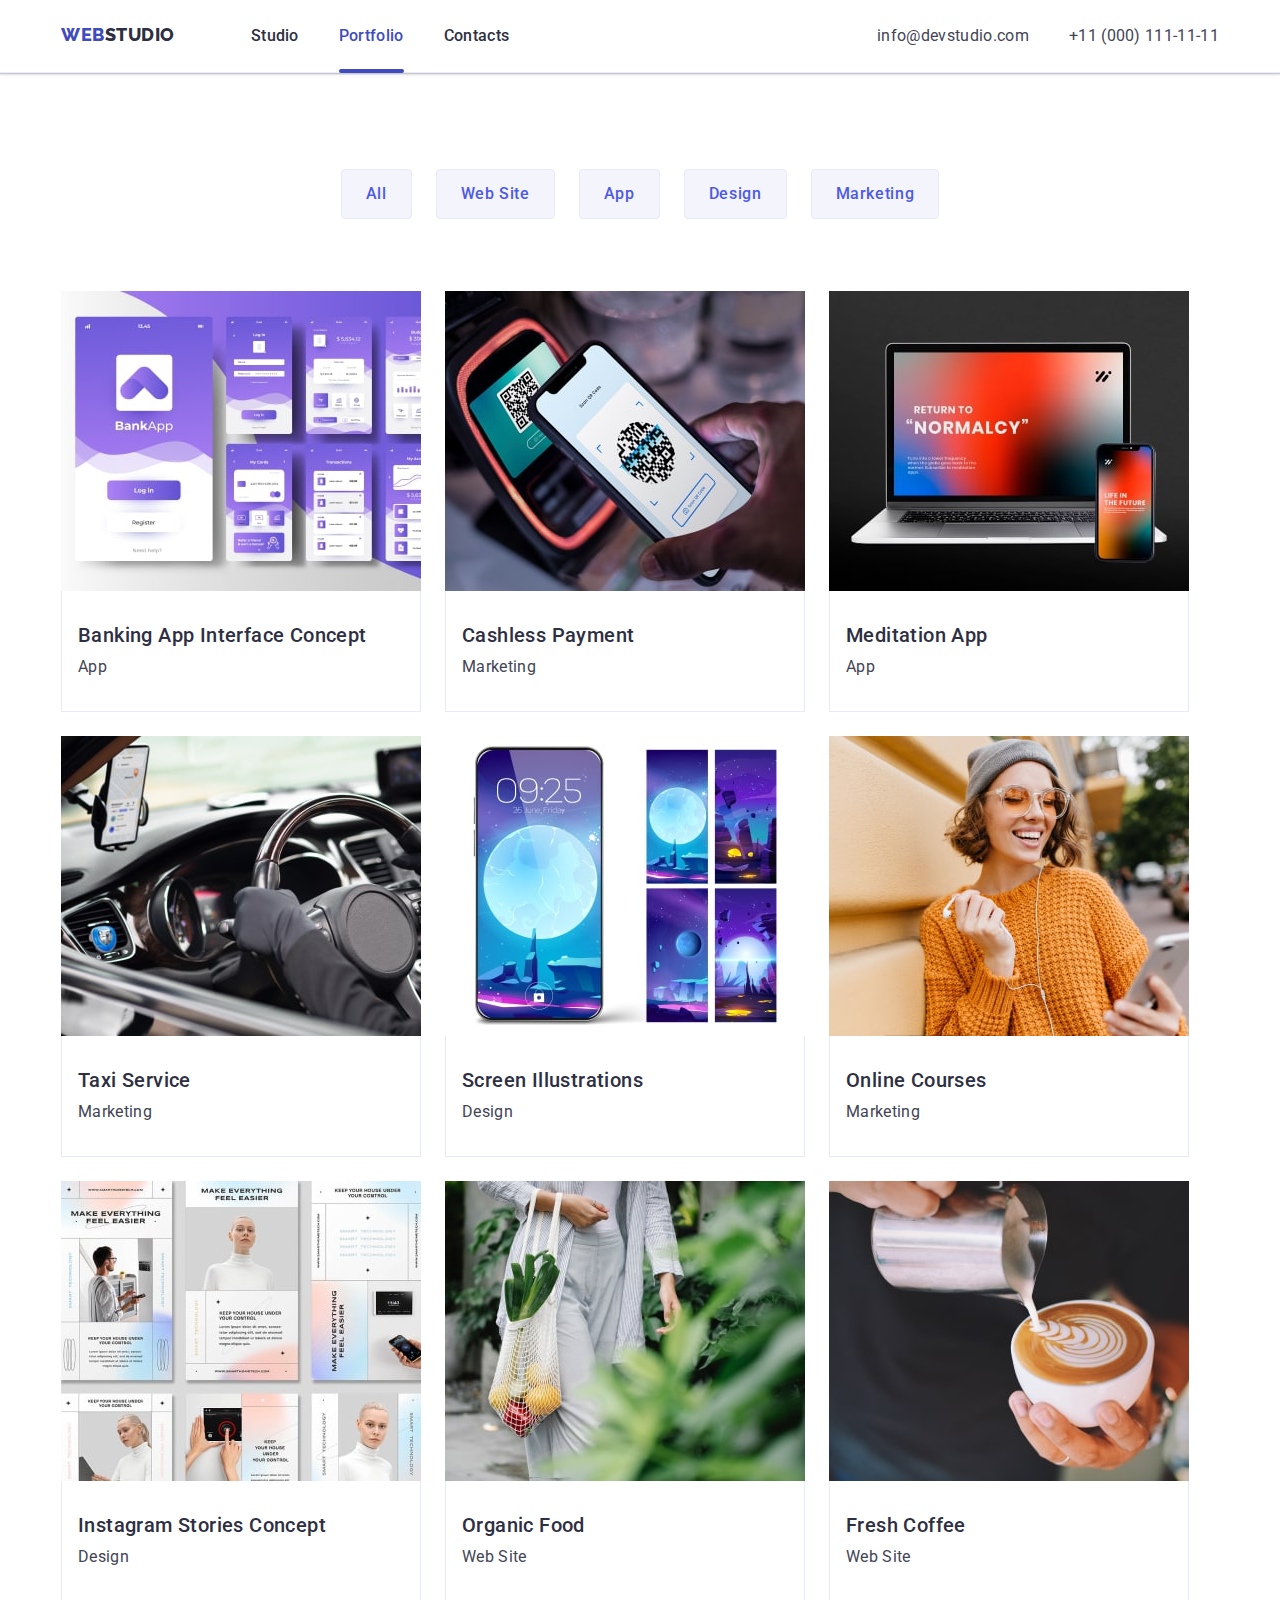
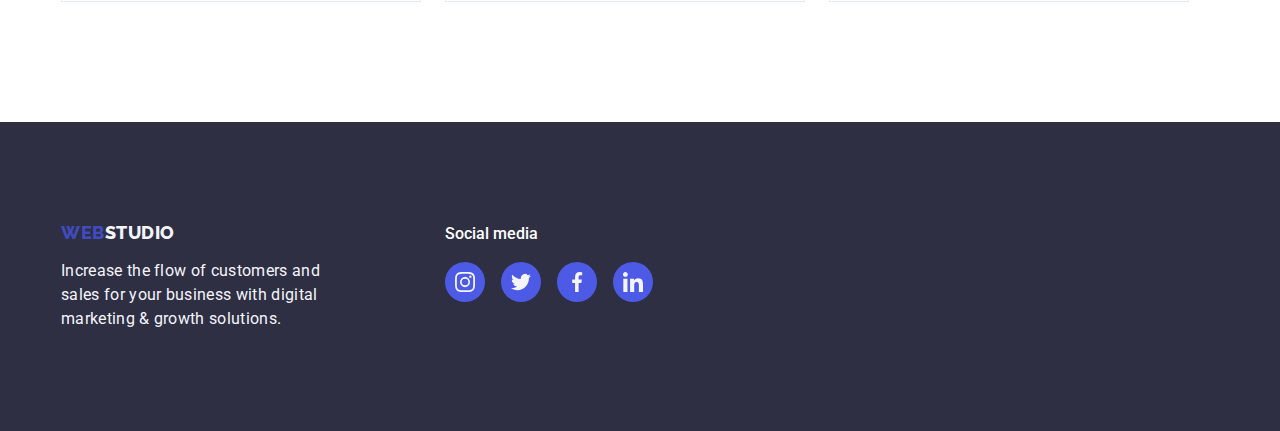
==== portfolio.html @ d39aefa0 "Initial commit" ====
<!DOCTYPE html>
<html lang="en">
  <head>
    <meta charset="UTF-8" />
    <meta http-equiv="X-UA-Compatible" content="IE=edge" />
    <meta name="viewport" content="width=device-width, initial-scale=1.0" />
    <title>WebStudio</title>
    <link rel="preconnect" href="https://fonts.googleapis.com" />
    <link rel="preconnect" href="https://fonts.gstatic.com" crossorigin />
    <link
      href="https://fonts.googleapis.com/css2?family=Raleway:wght@800&family=Roboto:wght@400;500;700;900&display=swap"
      rel="stylesheet"
    />
    <link
      rel="stylesheet"
      href="https://cdnjs.cloudflare.com/ajax/libs/modern-normalize/1.1.0/modern-normalize.min.css"
      integrity="sha512-wpPYUAdjBVSE4KJnH1VR1HeZfpl1ub8YT/NKx4PuQ5NmX2tKuGu6U/JRp5y+Y8XG2tV+wKQpNHVUX03MfMFn9Q=="
      crossorigin="anonymous"
      referrerpolicy="no-referrer"
    />
    <link rel="stylesheet" href="./css/styles.css" />
  </head>
  <body>
    <header class="header">
      <div class="container">
        <nav class="header-navigation main-navigation">
          <a class="logo-link link" href="./index.html"
            >Web<span class="header-span">Studio</span>
          </a>
          <ul class="header-list list">
            <li class="header-item">
              <a class="header-link link" href="./index.html">Studio</a>
            </li>
            <li class="header-item">
              <a
                class="header-link link curent active-link"
                href="./portfolio.html"
                >Portfolio</a
              >
            </li>
            <li class="header-item">
              <a class="header-link link" href="">Contacts</a>
            </li>
          </ul>

          <address class="header-contacts main-navigation">
            <ul class="contacts-list list">
              <li class="contact-item">
                <a class="contact-link link" href="mailto:info@devstudio.com"
                  >info@devstudio.com</a
                >
              </li>
              <li class="contact-item">
                <a class="contact-link link" href="tel:+110001111111"
                  >+11 (000) 111-11-11</a
                >
              </li>
            </ul>
          </address>
        </nav>
      </div>
    </header>

    <main>
      <section class="section-portfolio">
        <div class="container">
          <h1 class="visually-hidden filter-title">Filter</h1>
          <ul class="filter-list list">
            <li class="filter-item">
              <button class="filter-button" type="button">All</button>
            </li>
            <li class="filter-item">
              <button class="filter-button" type="button">Web Site</button>
            </li>
            <li class="filter-item">
              <button class="filter-button" type="button">App</button>
            </li>
            <li class="filter-item">
              <button class="filter-button" type="button">Design</button>
            </li>
            <li class="filter-item">
              <button class="filter-button" type="button">Marketing</button>
            </li>
          </ul>

          <ul class="category-list list">
            <li class="category-item">
              <a class="category-link link" href="">
                <div class="portfolio-cover-wrap">
                  <img
                    src="./images/img-portfolio-1-min.jpg"
                    alt="Banking App Interface Concept"
                    width="360"
                  />
                  <p class="overlay-text">
                    14 Stylish and User-Friendly App Design Concepts · Task
                    Manager App · Calorie Tracker App · Exotic Fruit Ecommerce
                    App · Cloud Storage App
                  </p>
                </div>
                <div class="card-content-portfolio">
                  <h2 class="category-name">Banking App Interface Concept</h2>
                  <p class="category-text">App</p>
                </div>
              </a>
            </li>
            <li class="category-item">
              <a class="category-link link" href="">
                <div class="portfolio-cover-wrap">
                  <img
                    src="./images/img-portfolio-2-min.jpg"
                    alt="Cashless Payment"
                    width="360"
                  />
                  <p class="overlay-text">
                    14 Stylish and User-Friendly App Design Concepts · Task
                    Manager App · Calorie Tracker App · Exotic Fruit Ecommerce
                    App · Cloud Storage App
                  </p>
                </div>

                <div class="card-content-portfolio">
                  <h2 class="category-name">Cashless Payment</h2>
                  <p class="category-text">Marketing</p>
                </div>
              </a>
            </li>
            <li class="category-item">
              <a class="category-link link" href="">
                <div class="portfolio-cover-wrap">
                  <img
                    src="./images/img-portfolio-3-min.jpg"
                    alt="Meditation App"
                    width="360"
                  />
                  <p class="overlay-text">
                    14 Stylish and User-Friendly App Design Concepts · Task
                    Manager App · Calorie Tracker App · Exotic Fruit Ecommerce
                    App · Cloud Storage App
                  </p>
                </div>

                <div class="card-content-portfolio">
                  <h2 class="category-name">Meditation App</h2>
                  <p class="category-text">App</p>
                </div>
              </a>
            </li>
            <li class="category-item">
              <a class="category-link link" href="">
                <div class="portfolio-cover-wrap">
                  <img
                    src="./images/img-portfolio-4-min.jpg"
                    alt="Taxi Service"
                    width="360"
                  />
                  <p class="overlay-text">
                    14 Stylish and User-Friendly App Design Concepts · Task
                    Manager App · Calorie Tracker App · Exotic Fruit Ecommerce
                    App · Cloud Storage App
                  </p>
                </div>

                <div class="card-content-portfolio">
                  <h2 class="category-name">Taxi Service</h2>
                  <p class="category-text">Marketing</p>
                </div>
              </a>
            </li>
            <li class="category-item">
              <a class="category-link link" href="">
                <div class="portfolio-cover-wrap">
                  <img
                    src="./images/img-portfolio-5-min.jpg"
                    alt="Screen Illustrations"
                    width="360"
                  />
                  <p class="overlay-text">
                    14 Stylish and User-Friendly App Design Concepts · Task
                    Manager App · Calorie Tracker App · Exotic Fruit Ecommerce
                    App · Cloud Storage App
                  </p>
                </div>

                <div class="card-content-portfolio">
                  <h2 class="category-name">Screen Illustrations</h2>
                  <p class="category-text">Design</p>
                </div>
              </a>
            </li>
            <li class="category-item">
              <a class="category-link link" href="">
                <div class="portfolio-cover-wrap">
                  <img
                    src="./images/img-portfolio-6-min.jpg"
                    alt="Online Courses"
                    width="360"
                  />
                  <p class="overlay-text">
                    14 Stylish and User-Friendly App Design Concepts · Task
                    Manager App · Calorie Tracker App · Exotic Fruit Ecommerce
                    App · Cloud Storage App
                  </p>
                </div>

                <div class="card-content-portfolio">
                  <h2 class="category-name">Online Courses</h2>
                  <p class="category-text">Marketing</p>
                </div>
              </a>
            </li>
            <li class="category-item">
              <a class="category-link link" href="">
                <div class="portfolio-cover-wrap">
                  <img
                    src="./images/img-portfolio-7-min.jpg"
                    alt="Instagram Stories Concept"
                    width="360"
                  />
                  <p class="overlay-text">
                    14 Stylish and User-Friendly App Design Concepts · Task
                    Manager App · Calorie Tracker App · Exotic Fruit Ecommerce
                    App · Cloud Storage App
                  </p>
                </div>

                <div class="card-content-portfolio">
                  <h2 class="category-name">Instagram Stories Concept</h2>
                  <p class="category-text">Design</p>
                </div>
              </a>
            </li>
            <li class="category-item">
              <a class="category-link link" href="">
                <div class="portfolio-cover-wrap">
                  <img
                    src="./images/img-portfolio-8-min.jpg"
                    alt="Organic Food"
                    width="360"
                  />
                  <p class="overlay-text">
                    14 Stylish and User-Friendly App Design Concepts · Task
                    Manager App · Calorie Tracker App · Exotic Fruit Ecommerce
                    App · Cloud Storage App
                  </p>
                </div>

                <div class="card-content-portfolio">
                  <h2 class="category-name">Organic Food</h2>
                  <p class="category-text">Web Site</p>
                </div>
              </a>
            </li>
            <li class="category-item">
              <a class="category-link link" href="">
                <div class="portfolio-cover-wrap">
                  <img
                    src="./images/img-portfolio-9-min.jpg"
                    alt="Fresh Coffee"
                    width="360"
                  />
                  <p class="overlay-text">
                    14 Stylish and User-Friendly App Design Concepts · Task
                    Manager App · Calorie Tracker App · Exotic Fruit Ecommerce
                    App · Cloud Storage App
                  </p>
                </div>

                <div class="card-content-portfolio">
                  <h2 class="category-name">Fresh Coffee</h2>
                  <p class="category-text">Web Site</p>
                </div>
              </a>
            </li>
          </ul>
        </div>
      </section>
    </main>

    <footer class="footer">
      <div class="container footer-all-social">
        <div class="footer-all-text">
          <a class="logo-link link" href="./index.html"
            >Web<span class="footer-span">Studio</span>
          </a>
          <p class="footer-slogan">
            Increase the flow of customers and sales for your business with
            digital marketing & growth solutions.
          </p>
        </div>

        <div class="social-media">
          <p class="social-name">Social media</p>
          <ul class="footer-social-list list">
            <li class="footer-social-item">
              <a href="" class="footer-social-link link">
                <svg class="footer-social-icon" width="208" height="80">
                  <use href="./images/icons.svg#icon-instagram"></use>
                </svg>
              </a>
            </li>
            <li class="footer-social-item">
              <a href="" class="footer-social-link link">
                <svg class="footer-social-icon" width="208" height="80">
                  <use href="./images/icons.svg#icon-twitter"></use>
                </svg>
              </a>
            </li>
            <li class="footer-social-item">
              <a href="" class="footer-social-link link">
                <svg class="footer-social-icon" width="208" height="80">
                  <use href="./images/icons.svg#icon-facebook"></use>
                </svg>
              </a>
            </li>
            <li class="footer-social-item">
              <a href="" class="footer-social-link link">
                <svg class="footer-social-icon" width="208" height="80">
                  <use href="./images/icons.svg#icon-linkedin"></use>
                </svg>
              </a>
            </li>
          </ul>
        </div>
      </div>
    </footer>
  </body>
</html>
---- css/styles.css ----
:root {
  --primary-brand-color: #4d5ae5;
  --pressed-state-color: #404bbf;
  --dark-color: #2e2f42;
  --success-color: #31d0aa;
  --text-color: #434455;
  --subtle-text-color: #8e8f99;
  --accent-color: #e7e9fc;
  --light-color: #f4f4fd;
  --modal-overlay-color: rgba(46, 47, 66, 0.4);
  --hero-background-color: rgba(46, 47, 66, 0.7);
  --white-background-color: #ffffff;
  --modal-background-color: #fcfcfc;
  --bg-gradient-color: linear-gradient(
    rgba(46, 47, 66, 0.7),
    rgba(46, 47, 66, 0.7)
  );
}

html {
  box-sizing: border-box;
}
*,
*::before,
*::after {
}

p,
h1,
h2,
h3,
h4,
h5,
h6 {
  margin: 0;
}
ul {
  margin: 0;
  padding-left: 0;
}

img {
  display: block;
  max-width: 100%;
  height: auto;
}

button {
  cursor: pointer;
}

body {
  margin: 0 auto;
  font-family: "Roboto", sans-serif;
  color: var(--text-color);
  background-color: var(--white-background-color);
}

.container {
  margin-left: auto;
  margin-right: auto;
  width: 1158px;
  padding-left: 15px;
  padding-right: 15px;
}

.section {
  padding-bottom: 120px;
}

.list {
  list-style: none;
  padding: 0;
  margin: 0;
}
.link {
  text-decoration: none;
}

.visually-hidden {
  position: absolute;
  width: 1px;
  height: 1px;
  margin: -1px;
  padding: 0;
  overflow: hidden;
  border: 0;
  clip: rect(0 0 0 0);
}

/**--------------------------------------------Header-------------------------------------------*/

.header {
  background: var(--white-background-color);
  padding-top: 24px;
  padding-bottom: 24px;
  border-bottom: 1px solid var(--accent-color);
  box-shadow: 0px 2px 1px rgba(46, 47, 66, 0.08),
    0px 1px 1px rgba(46, 47, 66, 0.16), 0px 1px 6px rgba(46, 47, 66, 0.08);
}

.curent {
  position: relative;
}

.curent::after {
  position: absolute;
  content: "";
  width: 100%;
  height: 4px;
  left: 0;
  bottom: -28px;
  display: block;
  background-color: var(--pressed-state-color);
  border-radius: 2px;
  margin-top: 24px;
}

.logo-link {
  font-family: "Raleway", sans-serif;
  font-style: normal;
  color: var(--pressed-state-color);
  font-weight: 800;
  font-size: 18px;
  line-height: 1.17;
  letter-spacing: 0.03em;
  text-transform: uppercase;
}
.header-span {
  color: var(--dark-color);
}
.header-link {
  color: var(--dark-color);
  font-weight: 500;
  font-size: 16px;
  line-height: 1.5;
  letter-spacing: 0.02em;
  transition: color 250ms cubic-bezier(0.4, 0, 0.2, 1);
}
.active-link {
  color: var(--pressed-state-color);
}
.list {
}
.header-list {
  display: block;
  display: flex;
  margin-left: 76px;
}

.header-item:not(:last-child) {
  margin-right: 40px;
}
.header-link {
}

.header-contacts {
  margin-left: auto;
  font-style: normal;
}

.contacts-list {
  display: flex;
}
.contact-item:not(:last-child) {
  margin-right: 40px;
}

.contacts-list .contact-link {
  font-weight: 400;
  font-size: 16px;
  line-height: 1.5;
  letter-spacing: 0.02em;
  color: var(--text-color);
  transition: color 250ms cubic-bezier(0.4, 0, 0.2, 1);
}

.contact-link:hover,
.contact-link:focus {
  color: var(--pressed-state-color);
}

.contacts-list .contact-item {
}

/**------------------------------------------Hero-------------------------------------------*/
.main-navigation {
  display: flex;
  text-align: center;
}
.hero {
  text-align: center;
  padding-top: 188px;
  padding-bottom: 188px;
}
.overlay {
  max-width: 1440px;
  max-height: 600px;
  margin-left: auto;
  margin-right: auto;
  background-image: linear-gradient(
      rgba(46, 47, 66, 0.7),
      rgba(46, 47, 66, 0.7)
    ),
    url(../images/people-office.jpg);

  background-color: #2e2f42;
  background-repeat: no-repeat;
  background-position: center;
  background-size: cover;
}
.hero-title {
  margin-top: 0;
  margin-bottom: 48px;

  font-weight: 700;
  font-size: 56px;
  line-height: 1.07;
  letter-spacing: 0.02em;
  color: var(--white-background-color);
}
.hero-button {
  font-family: "Roboto", sans-serif;
  font-style: normal;
  font-weight: 500;
  font-size: 16px;
  line-height: 1.5;
  letter-spacing: 0.04em;
  color: var(--white-background-color);
  cursor: pointer;
  background: var(--primary-brand-color);
  box-shadow: 0px 4px 4px rgba(0, 0, 0, 0.15);
  border-radius: 4px;
  padding: 16px 32px;
  border: transparent;
  transition: background-color 250ms cubic-bezier(0.4, 0, 0.2, 1);
}

.hero-button:hover,
.hero-button:focus {
  background-color: var(--pressed-state-color);
}

/**------------------------------------------Section 1-------------------------------------------*/

.features {
  padding-top: 120px;
}
.features-background-icon {
  height: 112px;
  border: none;
  border-radius: 4px;
  margin-bottom: 8px;
  display: flex;
  justify-content: center;
  align-content: center;
  align-items: center;
  background: var(--light-color);
  border-radius: 4px;
}
.features-title {
}

.features-list {
  display: flex;
  gap: 24px;
}
.features-item {
  width: calc((100%-72px) / 4);
}

.features-subtitle {
  font-weight: 500;
  font-size: 20px;
  line-height: 1.2;
  letter-spacing: 0.02em;
  color: var(--dark-color);
  margin-bottom: 8px;
}

.features-text {
  font-weight: 400;
  font-size: 16px;
  line-height: 1.5;
  letter-spacing: 0.02em;
  color: var(--text-color);
}
/**------------------------------------------Section 2-------------------------------------------*/

.work {
}
.work-list {
  display: flex;
}
.work-title {
  font-weight: 700;
  font-size: 36px;
  line-height: 1.11;
  text-align: center;
  letter-spacing: 0.02em;
  text-transform: capitalize;
  color: var(--dark-color);
  margin-bottom: 72px;
}
.work-item {
  margin-right: 24px;
}

.work-item:last-child {
  margin-right: 0;
}

/**------------------------------------------Section 3-------------------------------------------*/

.team {
}
.team-title {
  font-weight: 700;
  font-size: 36px;
  line-height: 1.11;
  text-align: center;
  letter-spacing: 0.02em;
  text-transform: capitalize;
  color: var(--dark-color);
  margin-bottom: 72px;
}

.team {
  background-color: var(--light-color);
  padding-top: 120px;
}

.team-list {
  display: flex;
}
.team-item {
  width: 264px;
  margin-right: 24px;
  background-color: var(--white-background-color);
  box-shadow: 0px 1px 6px rgba(46, 47, 66, 0.08),
    0px 1px 1px rgba(46, 47, 66, 0.16), 0px 2px 1px rgba(46, 47, 66, 0.08);
  border-radius: 0px 0px 4px 4px;
}
.team-item:last-child {
  margin-right: 0;
}
.card-content {
  padding-top: 32px;
  padding-bottom: 32px;
  text-align: center;
}
.team-name {
  margin-bottom: 8px;

  font-weight: 500;
  font-size: 20px;
  line-height: 1.2;
  letter-spacing: 0.02em;
  color: var(--dark-color);
}
.team-text {
  font-size: 16px;
  line-height: 1.5;
  letter-spacing: 0.02em;
  color: var(--text-color);
}

.person-social-list {
  display: flex;
  justify-content: center;
  gap: 24px;
  margin-top: 8px;
}
.person-social-item {
  width: 40px;
  height: 40px;
}
.person-social-link {
  width: 100%;
  height: 100%;
  border-radius: 50%;
  display: flex;
  align-items: center;
  justify-content: center;
  background-color: var(--primary-brand-color);
  transition: background-color 250ms cubic-bezier(0.4, 0, 0.2, 1);
}
.person-social-link:hover,
.person-social-link:focus {
  background-color: var(--pressed-state-color);
}
.person-social-icon {
  fill: var(--white-background-color);
}

.customers {
  padding-bottom: 120px;
  padding-top: 120px;
}

.customers-title {
  font-weight: 700;
  font-size: 36px;
  line-height: 1.11;
  text-align: center;
  letter-spacing: 0.02em;
  text-transform: capitalize;
  color: var(--dark-color);
  margin-bottom: 72px;
}
.customers-list {
  display: flex;
  justify-content: center;
  gap: 24px;
}
.customers-item-link {
  width: 168px;
  height: 88px;
  border: 1px solid var(--subtle-text-color);
  border-radius: 4px;
  display: flex;
  align-items: center;
  justify-content: center;
  color: var(--subtle-text-color);
  transition: border-color 250ms cubic-bezier(0.4, 0, 0.2, 1),
    color 250ms cubic-bezier(0.4, 0, 0.2, 1);
}
.customers-icon {
  fill: currentColor;
}
.customers-item-link:hover,
.customers-item-link:focus {
  border-color: var(--pressed-state-color);
  color: var(--pressed-state-color);
}
.customers-item-link:hover .customers-icon,
.customers-item-link:focus .customers-icon {
}
.footer {
  padding-top: 100px;
  padding-bottom: 100px;

  background-color: var(--dark-color);
}
.footer-all-text {
  width: 264px;
}
.logo-link-footer {
  font-family: "Raleway" sans-serif;
  font-style: normal;
  font-weight: 800;
  font-size: 18px;
  line-height: 1.17;
  letter-spacing: 0.03em;
  text-transform: uppercase;
  color: var(--primary-brand-color);
}
.footer-span {
  color: var(--light-color);
}
.footer-slogan {
  font-size: 16px;
  line-height: 1.5;
  letter-spacing: 0.02em;
  color: var(--light-color);

  margin-top: 16px;
}
.footer-all-social {
  display: flex;
}
.social-media {
  margin-left: 120px;
  width: 208px;
}
.social-name {
  font-weight: 500;
  font-size: 16px;
  line-height: 1.5;
  color: var(--white-background-color);
  margin-bottom: 16px;
  text-align: start;
}
.footer-social-list {
  display: flex;
  gap: 16px;
  justify-content: center;
}
.footer-social-item {
  width: 40px;
  height: 40px;
}
.footer-social-link {
  width: 100%;
  height: 100%;
  border-radius: 50%;
  display: flex;
  align-items: center;
  justify-content: center;
  background-color: var(--primary-brand-color);
  transition: background-color 250ms cubic-bezier(0.4, 0, 0.2, 1);
}
.footer-social-icon {
  fill: var(--light-color);
  width: 20px;
  height: 20px;
  background-position: center;
}

.footer-social-link:hover,
.footer-social-link:focus {
  background-color: var(--success-color);
}

.backdrop {
  position: fixed;
  top: 0;
  left: 0;
  z-index: 100;
  width: 100%;
  height: 100%;
  background-color: rgba(46, 47, 66, 0.4);
  opacity: 1;
  transition-property: opacity, visibility;
  transition-duration: 250ms;
  transition-timing-function: cubic-bezier(0.4, 0, 0.2, 1);
}
.backdrop.is-hidden {
  opacity: 0;
  visibility: hidden;
  pointer-events: none;
}

.modal {
  position: absolute;
  top: 50%;
  left: 50%;
  transform: translate(-50%, -50%);
  width: 408px;
  height: 576px;
  background-color: var(--modal-background-color);
  box-shadow: 0px 1px 1px rgba(0, 0, 0, 0.14), 0px 1px 3px rgba(0, 0, 0, 0.12),
    0px 2px 1px rgba(0, 0, 0, 0.2);
  border-radius: 4px;
}

.modal-close-button {
  display: flex;
  justify-content: center;
  align-items: center;
  width: 24px;
  height: 24px;
  border-radius: 50%;
  padding: 0;

  position: absolute;
  top: 24px;
  right: 24px;

  fill: var(--dark-color);
  background-color: var(--accent-color);
  border: 1px solid rgba(0, 0, 0, 0.1);

  transition-property: background-color, fill;
  transition-duration: 250ms;
  transition-timing-function: cubic-bezier(0.4, 0, 0.2, 1);
}

.modal-close-button:hover,
.modal-close-button:focus {
  background-color: var(--pressed-state-color);
}

.modal-close-button:hover .close-modal-icon,
.modal-close-button:focus .close-modal-icon {
  fill: var(--white-background-color);
}
**-------------------------------------------Portfolio-------------------------------------------*/
  .filter-title {
}
.section-portfolio {
  padding-top: 96px;
  padding-bottom: 120px;
}
.filter-list {
  margin-bottom: 72px;
  display: flex;
  gap: 24px;
  justify-content: center;
}
.filter-item {
}

.filter-button {
  padding: 12px 24px;
  border: 1px solid var(--accent-color);
  border-radius: 4px;

  font-family: "Roboto", sans-serif;
  font-style: normal;
  font-weight: 500;
  font-size: 16px;
  line-height: 1.5;
  text-align: center;
  letter-spacing: 0.04em;
  cursor: pointer;
  background-color: var(--light-color);
  color: var(--primary-brand-color);
  transition-property: background-color, border-color, color, box-shadow;
  transition-duration: 250ms;
  transition-timing-function: cubic-bezier(0.4, 0, 0.2, 1);
}

.filter-button:hover,
.filter-button:focus {
  color: var(--white-background-color);
  background-color: var(--pressed-state-color);
  border-color: transparent;
  box-shadow: 0px 3px 1px rgba(0, 0, 0, 0.1), 0px 2px 1px rgba(0, 0, 0, 0.08),
    0px 2px 2px rgba(0, 0, 0, 0.12);
}

.category-list {
  display: flex;
  flex-wrap: wrap;
  row-gap: 24px;
  column-gap: 24px;
  margin-left: auto;
  margin-right: auto;
}
.category-item {
  width: 360px;
}
.category-link:hover,
.category-link :focus {
  box-shadow: 0px 1px 6px rgba(46, 47, 66, 0.08),
    0px 1px 1px rgba(46, 47, 66, 0.16), 0px 2px 1px rgba(46, 47, 66, 0.08);
}
.category-link {
  display: block;
  transition-property: box-shadow;
  transition-duration: 250ms;
  transition-timing-function: cubic-bezier(0.4, 0, 0.2, 1);
}
.card-content-portfolio {
  padding-top: 32px;
  padding-bottom: 32px;
  padding-left: 16px;
  border: 1px solid var(--accent-color);
  border-top: none;
}

.portfolio-cover-wrap {
  position: relative;
  overflow: hidden;
}
.overlay-text {
  position: absolute;
  top: 0;
  left: 0;
  width: 100%;
  height: 100%;
  transform: translate(0, 100%);
  transition: transform 250ms cubic-bezier(0.4, 0, 0.2, 1);

  font-size: 16px;
  line-height: 24px;
  letter-spacing: 0.02em;
  color: var(--light-color);
  padding-top: 40px;
  padding-bottom: 164px;
  padding-left: 32px;
  padding-right: 32px;
  background-color: var(--primary-brand-color);
}

.category-link:hover .overlay-text,
.category-link:focus .overlay-text {
  transform: translate(0, 0);
}
.category-link:focus .overlay-text .card-content-portfolio {
  padding-top: 32px;
  padding-bottom: 32px;
  padding-left: 16px;
  border: 1px solid var(--accent-color);
  border-top: none;
}

.category-name {
  margin-bottom: 8px;
  font-weight: 500;
  font-size: 20px;
  line-height: 1.2;
  letter-spacing: 0.02em;
  color: var(--dark-color);
}
.category-text {
  font-weight: 400;
  font-size: 16px;
  line-height: 1.5;
  letter-spacing: 0.02em;
  color: var(--text-color);
}
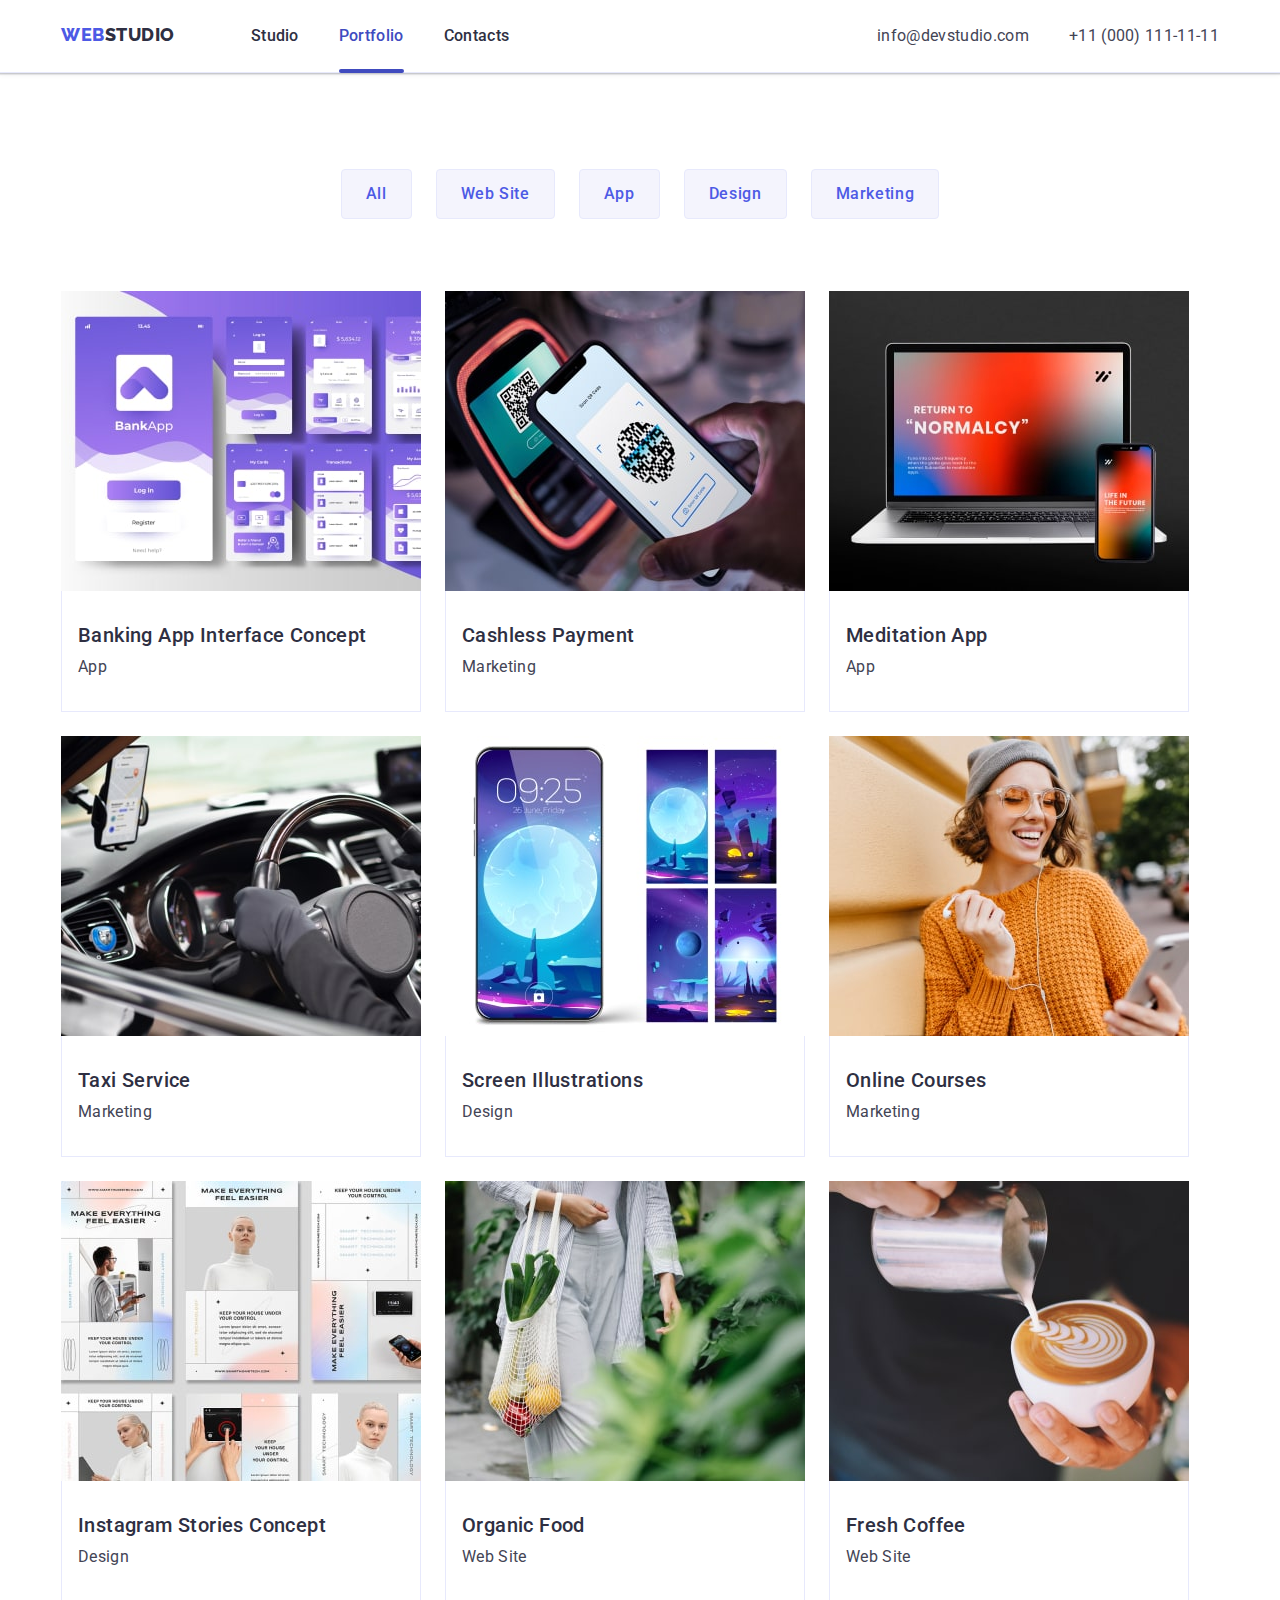
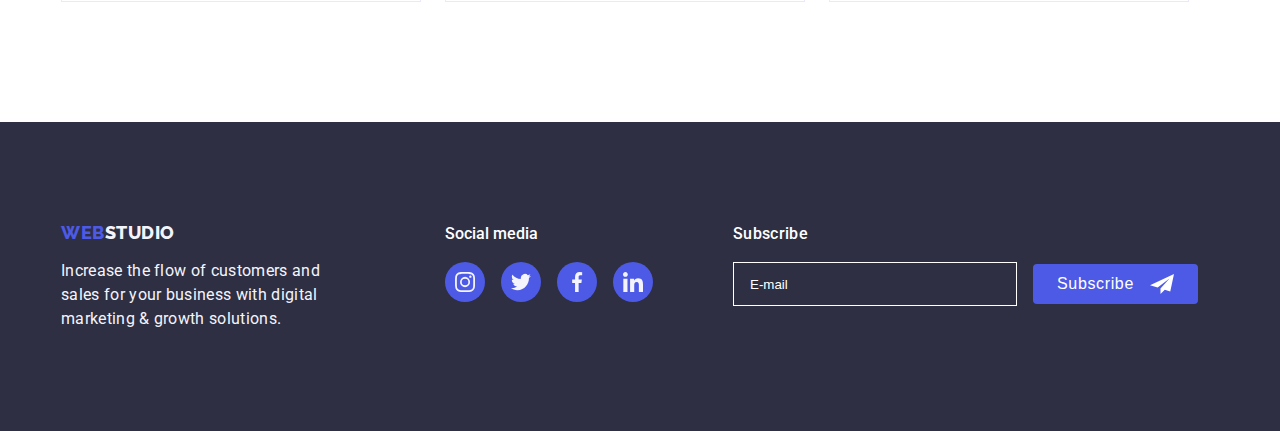
==== commit 83dc7c77: "for-checking-last-edit" ====
--- a/portfolio.html
+++ b/portfolio.html
@@ -322,6 +322,25 @@
             </li>
           </ul>
         </div>
+
+        <div class="footer-input-field">
+          <p class="input-name">Subscribe</p>
+          <form class="footer-form">
+            <input
+              type="text"
+              name="online-name"
+              id="online-name"
+              class="footer-input"
+              placeholder="E-mail"
+            />
+            <label for="online-name" class="footer-input-label"></label>
+            <button type="submit" class="subscribe-button">
+              Subscribe<svg class="svg-button" width="24" height="24">
+                <use href="./images/icons.svg#icon-paper-plane"></use>
+              </svg>
+            </button>
+          </form>
+        </div>
       </div>
     </footer>
   </body>
--- a/css/styles.css
+++ b/css/styles.css
@@ -119,7 +119,7 @@
 .logo-link {
   font-family: "Raleway", sans-serif;
   font-style: normal;
-  color: var(--pressed-state-color);
+  color: var(--primary-brand-color);
   font-weight: 800;
   font-size: 18px;
   line-height: 1.17;
@@ -506,10 +506,72 @@
   height: 20px;
   background-position: center;
 }
-
 .footer-social-link:hover,
 .footer-social-link:focus {
   background-color: var(--success-color);
+}
+
+.footer-input-field {
+  position: relative;
+  margin-left: 80px;
+}
+.input-name {
+  color: var(--white-background-color);
+  margin-bottom: 16px;
+  font-weight: 500;
+  font-size: 16px;
+  line-height: 1.5;
+  letter-spacing: 0.02em;
+}
+
+.footer-form {
+  display: flex;
+  flex-wrap: wrap;
+  justify-content: space-between;
+  align-items: center;
+}
+.footer-input {
+  width: 264px;
+  height: 40px;
+  border: none;
+  padding-left: 16px;
+  background-color: transparent;
+  border: 1px solid var(--white-background-color);
+  color: var(--white-background-color);
+  outline: none;
+}
+.footer-input::placeholder {
+  color: var(--white-background-color);
+}
+.subscribe-button {
+  display: flex;
+  width: 165px;
+  height: 40px;
+  background-color: var(--primary-brand-color);
+  margin-left: 16px;
+  border-radius: 4px;
+  padding: 8px 24px;
+  cursor: pointer;
+  font-weight: 500;
+  font-size: 16px;
+  line-height: 1.5;
+  align-items: center;
+  text-align: center;
+  justify-content: center;
+  letter-spacing: 0.04em;
+  border: 0;
+  transition: background-color 250ms cubic-bezier(0.4, 0, 0.2, 1);
+  color: var(--white-background-color);
+  fill: var(--white-background-color);
+}
+.svg-button {
+  color: var(--white-background-color);
+  margin-left: 16px;
+}
+
+.subscribe-button:hover,
+.subscribe-button:focus {
+  background-color: var(--pressed-state-color);
 }
 
 .backdrop {
@@ -542,6 +604,11 @@
   box-shadow: 0px 1px 1px rgba(0, 0, 0, 0.14), 0px 1px 3px rgba(0, 0, 0, 0.12),
     0px 2px 1px rgba(0, 0, 0, 0.2);
   border-radius: 4px;
+
+  padding-left: 24px;
+  padding-right: 24px;
+  padding-top: 72px;
+  padding-bottom: 24px;
 }
 
 .modal-close-button {
@@ -574,6 +641,143 @@
 .modal-close-button:hover .close-modal-icon,
 .modal-close-button:focus .close-modal-icon {
   fill: var(--white-background-color);
+}
+
+.modal-title {
+  font-weight: 500;
+  font-size: 16px;
+  line-height: 24px;
+  text-align: center;
+  letter-spacing: 0.02em;
+  margin-bottom: 16px;
+}
+.modal-form {
+  display: flex;
+  flex-direction: column;
+}
+.modal-form-field {
+  margin-bottom: 8px;
+  width: 100%;
+}
+.modal-form-input {
+  width: 100%;
+  min-height: 40px;
+  border: 1px solid rgba(46, 47, 66, 0.4);
+  border-radius: 4px;
+  padding-left: 38px;
+  color: var(--dark-color);
+  transition: border-color 250ms cubic-bezier(0.4, 0, 0.2, 1);
+}
+.modal-form-input:focus {
+  border-color: var(--primary-brand-color);
+  outline: none;
+}
+
+.modal-form-input-desc {
+  display: block;
+  font-size: 12px;
+  line-height: 14px;
+  letter-spacing: 0.04em;
+  margin-bottom: 4px;
+  color: var(--subtle-text-color);
+}
+.modal-form-input-wrapper {
+  display: block;
+  position: relative;
+}
+.modal-form-input-icon {
+  position: absolute;
+  left: 16px;
+  margin-left: 16px;
+  top: 50%;
+  left: 0;
+  transform: translateY(-50%);
+  fill: #2e2f42;
+  margin-top: auto;
+  transition-property: fill;
+  transition-duration: 250ms;
+  transition-timing-function: cubic-bezier(0.4, 0, 0.2, 1);
+}
+.modal-form-input:focus + .modal-form-input-icon {
+  fill: var(--primary-brand-color);
+}
+
+.modal-form-message {
+  font-size: 12px;
+  line-height: 14px;
+  letter-spacing: 0.04em;
+  resize: none;
+  width: 100%;
+  height: 120px;
+  padding: 8px 16px;
+  border: 1px solid rgba(46, 47, 66, 0.4);
+  border-radius: 4px;
+  color: var(--subtle-text-color);
+  transition: border-color 250ms cubic-bezier(0.4, 0, 0.2, 1);
+}
+.modal-form-message:focus {
+  outline: none;
+  border-color: var(--primary-brand-color);
+}
+.modal-form-message::placeholder {
+  font-size: 12px;
+  line-height: 14px;
+  color: rgba(46, 47, 66, 0.4);
+}
+.modal-form-check-desc {
+  display: flex;
+  align-items: center;
+  font-size: 12px;
+  line-height: 14px;
+  letter-spacing: 0.04em;
+  margin-bottom: 24px;
+}
+.modal-form-check-desc::before {
+  display: flex;
+  width: 18px;
+  height: 18px;
+  border: 1px solid rgba(46, 47, 66, 0.4);
+  border-radius: 2px;
+  content: "";
+  cursor: pointer;
+  margin-right: 8px;
+  background-image: url("../images/none-active-check.svg");
+  background-repeat: no-repeat;
+  background-position: center;
+}
+.modal-form-check:checked + .modal-form-check-desc::before {
+  background-color: var(--pressed-state-color);
+  background-image: url("../images/check-click.svg");
+  background-repeat: no-repeat;
+  background-position: center;
+  border-color: transparent;
+}
+.modal-form-check:focus + .modal-form-check-desc::before {
+}
+
+.modal-form-submit {
+  font-family: "Roboto", sans-serif;
+  font-style: normal;
+  font-weight: 500;
+  font-size: 16px;
+  line-height: 1.5;
+  letter-spacing: 0.04em;
+  min-width: 169px;
+  align-self: center;
+  color: var(--white-background-color);
+  cursor: pointer;
+  background: var(--primary-brand-color);
+  box-shadow: 0px 4px 4px rgba(0, 0, 0, 0.15);
+  border-radius: 4px;
+  padding: 16px 32px;
+  border: transparent;
+  transition-property: background-color;
+  transition-duration: 250ms;
+  transition-timing-function: cubic-bezier(0.4, 0, 0.2, 1);
+}
+.modal-form-submit:hover,
+.modal-form-submit :focus {
+  background-color: var(--pressed-state-color);
 }
 **-------------------------------------------Portfolio-------------------------------------------*/
   .filter-title {
